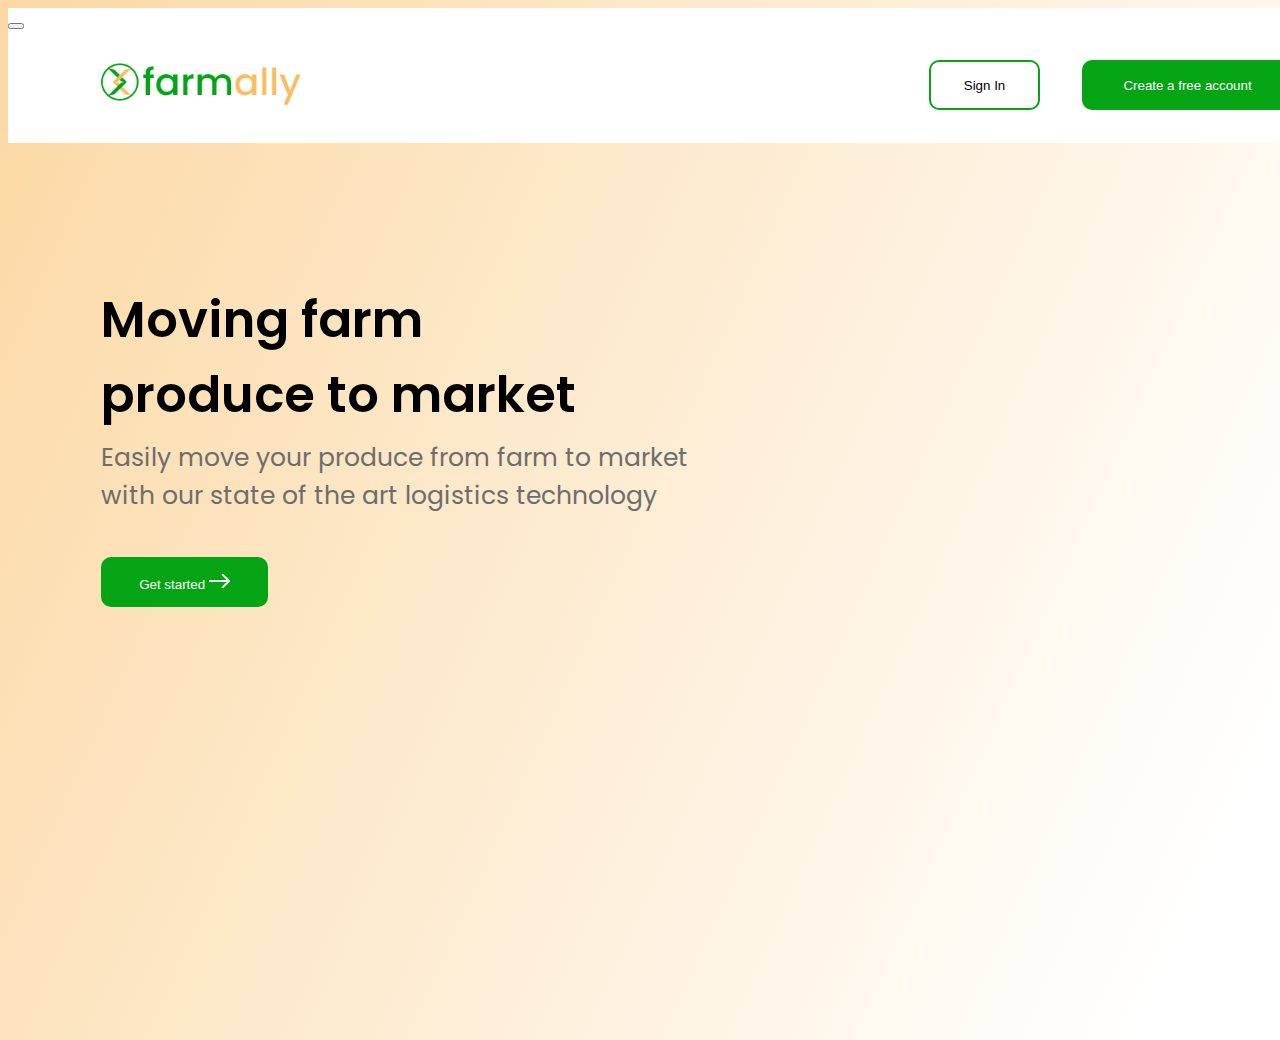
==== index.html @ 051e79ba "first commit" ====
<!DOCTYPE html>
<html lang="en">
<head>
    <meta charset="UTF-8">
    <meta http-equiv="X-UA-Compatible" content="IE=edge">
    <meta name="viewport" content="width=device-width, initial-scale=1.0">
    <link href="https://cdn.jsdelivr.net/npm/bootstrap@5.1.3/dist/css/bootstrap.min.css" rel="stylesheet" integrity="sha384-1BmE4kWBq78iYhFldvKuhfTAU6auU8tT94WrHftjDbrCEXSU1oBoqyl2QvZ6jIW3" crossorigin="anonymous">
    <link rel="stylesheet" href="css/styles.css">
    <title>Farmally</title>
</head>
<body class="body">
    <!--Navigation bar starts-->

    <nav class="navbar navbar-expand-lg navbar-light bg-light">
        <div class="container-fluid">
          <a class="na" href="#"><img src="images/farmally-logo.png" alt="Farmally Logo"></a>
          <button class="navbar-toggler" type="button" data-bs-toggle="collapse" data-bs-target="#navbarSupportedContent" aria-controls="navbarSupportedContent" aria-expanded="false" aria-label="Toggle navigation">
            <span class="navbar-toggler-icon"></span>
          </button>
          <div class="collapse navbar-collapse" id="navbarSupportedContent">
         
            <form class="d-flex">
              
              <button class="btn" type="submit">Sign In</button>
              <button class="btn-color" type="submit">Create a free account</button>
            </form>
          </div>
        </div>
      </nav>
      <!--Navigation bar ends-->

      <div class="main">

        <h1 class="heading">Moving farm produce to market</h1>
        <p class="heading-text">Easily move your produce from farm to market with our state of the art logistics technology</p>
        <button class="call-to-action">Get started <svg width="21" height="16" viewBox="0 0 21 16" fill="none" xmlns="http://www.w3.org/2000/svg">
            <path d="M20.7071 8.70711C21.0976 8.31658 21.0976 7.68342 20.7071 7.29289L14.3431 0.928932C13.9526 0.538408 13.3195 0.538408 12.9289 0.928932C12.5384 1.31946 12.5384 1.95262 12.9289 2.34315L18.5858 8L12.9289 13.6569C12.5384 14.0474 12.5384 14.6805 12.9289 15.0711C13.3195 15.4616 13.9526 15.4616 14.3431 15.0711L20.7071 8.70711ZM0 9H20V7H0V9Z" fill="white"/>
            </svg>
            </button>
      </div>

    


<script src="https://cdn.jsdelivr.net/npm/bootstrap@5.1.3/dist/js/bootstrap.bundle.min.js" integrity="sha384-ka7Sk0Gln4gmtz2MlQnikT1wXgYsOg+OMhuP+IlRH9sENBO0LRn5q+8nbTov4+1p" crossorigin="anonymous"></script>

</body>
</html>
---- css/styles.css ----
@import url('https://fonts.googleapis.com/css2?family=Poppins:ital,wght@0,100;0,200;0,400;0,500;0,600;0,700;0,800;1,900&family=Raleway:wght@500;600&family=Roboto:wght@100;300;400;500;700&display=swap');



.body{
    font-family: 'Poppins';
    position: relative;
width: 1440px;
height: 1024px;

background: linear-gradient(114.27deg, #F9BC60 -67.45%, #FFFFFF 92.19%);
}

nav{
    /* Rectangle 7 */
    

position: absolute;
width: 1440px;
height: 135px;
left: 0px;
top: 0px;
background: #FFFFFF;
}

.na > img{
    /* logo farmally 1 */

position: absolute;
width: 200px;
height: 56.39px;
left: 93px;
top: 46px;

}






.btn {
    /* Rectangle 9 */

box-sizing: border-box;

position: absolute;
width: 111px;
height: 50px;
left: 921px;
top: 52px;

background: #FFFFFF;
border: 2px solid #05A415;
border-radius: 10px;

}


.btn-color{
    /* Rectangle 8 */

position: absolute;
width: 211px;
height: 50px;
left: 1074px;
top: 52px;
color: #FFFFFF;
border: none;
background: #05A415;
border-radius: 10px;

}









.heading{
    /* Moving farm produce to market */
position: absolute;
width: 544px;
height: 194px;
left: 93px;
top: 240px;
font-family: 'Poppins';
font-style: normal;
font-weight: 600;
font-size: 50px;
line-height: 75px;

color: #000000;

}

.heading-text{
    /* Easily move your products from farm to market with our state of the art logistics technology. */

position: absolute;
width: 593px;
height: 93px;
left: 93px;
top: 406px;

font-family: 'Poppins';
font-style: normal;
font-weight: 400;
font-size: 25px;
line-height: 38px;

color: #6D6D6D;


}

.call-to-action{
    /* Rectangle 10 */

position: absolute;
width: 167px;
height: 50px;
left: 93px;
top: 549px;
border: none;
color: #FFFFFF;
background: #05A415;
border-radius: 10px;

}


.truck-header{
    /* Book a Truck! */

position: absolute;
width: 240px;
height: 53px;
left: 636px;
top: 190px;

font-family: 'Poppins';
font-style: normal;
font-weight: 600;
font-size: 35px;
line-height: 52px;
/* identical to box height */

color: #000000;


}

.truck-subheader{
    /* Move your farm produce to market faster! */

position: absolute;
width: 379px;
height: 27px;
left: 566px;
top: 282px;

font-family: 'Poppins';
font-style: normal;
font-weight: 400;
font-size: 18px;
line-height: 27px;
/* identical to box height */

color: #6D6D6D;


}

.location{
    /* Location */

position: absolute;
width: 68px;
height: 24px;
left: 522px;
top: 383px;

font-family: 'Poppins';
font-style: normal;
font-weight: 400;
font-size: 16px;
line-height: 24px;
/* identical to box height */

color: #000000;


}

#selocation{
    /* Rectangle 28 */

box-sizing: border-box;

position: absolute;
width: 505px;
height: 60px;
left: 521px;
top: 409px;

background: #FFFFFF;
border: 1px solid #C4C4C4;
border-radius: 10px;

}


.location1{
    /* Location */

position: absolute;
width: 68px;
height: 24px;
left: 522px;
top: 498px;

font-family: 'Poppins';
font-style: normal;
font-weight: 400;
font-size: 16px;
line-height: 24px;
/* identical to box height */

color: #000000;


}

#selocation1{
    /* Rectangle 28 */

box-sizing: border-box;

position: absolute;
width: 505px;
height: 60px;
left: 521px;
top: 524px;

background: #FFFFFF;
border: 1px solid #C4C4C4;
border-radius: 10px;

}

.weight{
    
position: absolute;
width: 68px;
height: 24px;
left: 522px;
top: 613px;

font-family: 'Poppins';
font-style: normal;
font-weight: 400;
font-size: 16px;
line-height: 24px;
/* identical to box height */

color: #000000;
}

.selwet{
    
box-sizing: border-box;

position: absolute;
width: 505px;
height: 60px;
left: 521px;
top: 639px;

background: #FFFFFF;
border: 1px solid #C4C4C4;
border-radius: 10px;
}

.book-but{
    /* Rectangle 29 */

position: absolute;
width: 505px;
height: 60px;
left: 521px;
top: 728px;
color: #FFFFFF;
background: #05A415;
border-radius: 10px;

border: none;

}
.break{
    position: absolute;
    top:780px ;
}
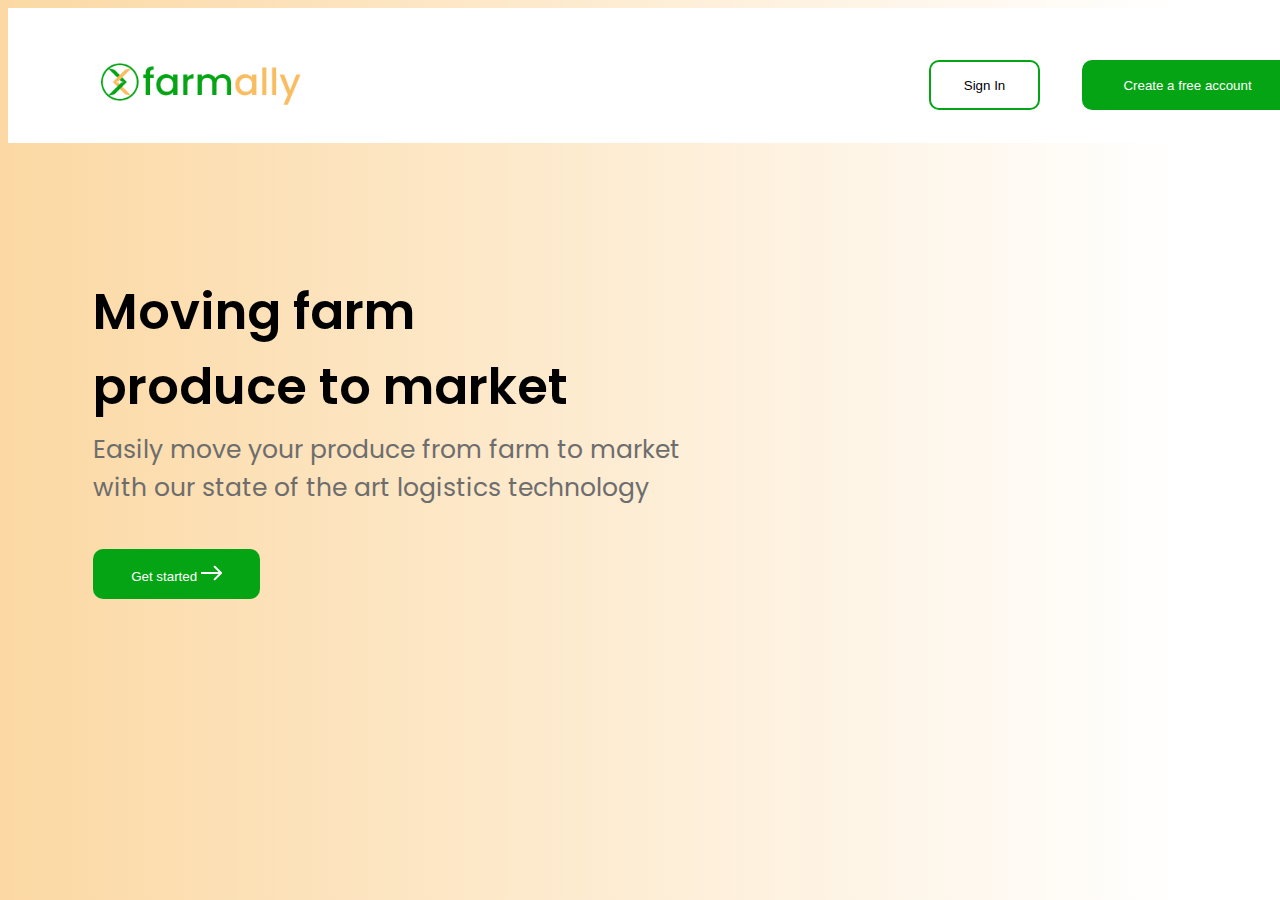
==== commit f6d9e3e3: "new changes" ====
--- a/index.html
+++ b/index.html
@@ -14,9 +14,7 @@
     <nav class="navbar navbar-expand-lg navbar-light bg-light">
         <div class="container-fluid">
           <a class="na" href="#"><img src="images/farmally-logo.png" alt="Farmally Logo"></a>
-          <button class="navbar-toggler" type="button" data-bs-toggle="collapse" data-bs-target="#navbarSupportedContent" aria-controls="navbarSupportedContent" aria-expanded="false" aria-label="Toggle navigation">
-            <span class="navbar-toggler-icon"></span>
-          </button>
+          
           <div class="collapse navbar-collapse" id="navbarSupportedContent">
          
             <form class="d-flex">
@@ -33,7 +31,7 @@
 
         <h1 class="heading">Moving farm produce to market</h1>
         <p class="heading-text">Easily move your produce from farm to market with our state of the art logistics technology</p>
-        <button class="call-to-action">Get started <svg width="21" height="16" viewBox="0 0 21 16" fill="none" xmlns="http://www.w3.org/2000/svg">
+        <button class="call-to-action" onclick="location.href='book.html';">Get started <svg width="21" height="16" viewBox="0 0 21 16" fill="none" xmlns="http://www.w3.org/2000/svg">
             <path d="M20.7071 8.70711C21.0976 8.31658 21.0976 7.68342 20.7071 7.29289L14.3431 0.928932C13.9526 0.538408 13.3195 0.538408 12.9289 0.928932C12.5384 1.31946 12.5384 1.95262 12.9289 2.34315L18.5858 8L12.9289 13.6569C12.5384 14.0474 12.5384 14.6805 12.9289 15.0711C13.3195 15.4616 13.9526 15.4616 14.3431 15.0711L20.7071 8.70711ZM0 9H20V7H0V9Z" fill="white"/>
             </svg>
             </button>
--- a/css/styles.css
+++ b/css/styles.css
@@ -2,29 +2,27 @@
 
 
 
+
+body{
+    overflow-x: hidden;
+}
+
 .body{
-    font-family: 'Poppins';
-    position: relative;
-width: 1440px;
-height: 1024px;
+font-family: 'Poppins';
 
 background: linear-gradient(114.27deg, #F9BC60 -67.45%, #FFFFFF 92.19%);
 }
 
-nav{
-    /* Rectangle 7 */
-    
-
+nav{    
 position: absolute;
 width: 1440px;
 height: 135px;
-left: 0px;
-top: 0px;
+margin-left: 0px;
+margin-top: 0px;
 background: #FFFFFF;
 }
 
 .na > img{
-    /* logo farmally 1 */
 
 position: absolute;
 width: 200px;
@@ -305,5 +303,177 @@
     top:780px ;
 }
 
-
-
+.location-page{
+  
+
+
+/* Ipaja Road, Volta Region */
+
+position: absolute;
+width: 341px;
+height: 42px;
+left: 156px;
+top: 163px;
+
+font-family: 'Poppins';
+font-style: normal;
+font-weight: 400;
+font-size: 28px;
+line-height: 148.5%;
+/* identical to box height, or 42px */
+
+color: #000000;
+
+
+}
+
+.inner{
+    /* Rectangle 31 */
+
+position: absolute;
+width: 1224px;
+height: 447px;
+left: 100px;
+top: 273px;
+
+background: rgba(196, 196, 196, 0.26);
+border-radius: 25px;
+
+}
+
+.imag{
+    /* truck-removebg-preview 1 */
+
+position: absolute;
+width: 602px;
+height: 469px;
+left: 387px;
+top: 60px;
+
+
+}
+
+.price{
+    /* Rectangle 32 */
+position: absolute;
+width: 340px;
+height: 71px;
+left: 166px;
+top: 316px;
+color: #FFFFFF;
+background: #05A415;
+border-radius: 20px;
+border: none;
+
+}
+
+.detail{
+    /* Rectangle 33 */
+
+position: absolute;
+width: 1239px;
+height: 186px;
+left: 85px;
+top: 773px;
+background: rgba(196, 196, 196, 0.22);
+}
+
+.one{
+    /* Driver : Mr Samuel */
+
+position: absolute;
+width: 230px;
+height: 37px;
+left: 127px;
+top: 41px;
+
+font-family: 'Poppins';
+font-style: normal;
+font-weight: 600;
+font-size: 25px;
+line-height: 148.5%;
+/* or 37px */
+
+color: #000000;
+
+
+}
+
+.two{
+    /* Plate Number: 213 543 23 */
+
+position: absolute;
+width: 314px;
+height: 37px;
+left: 127px;
+top: 87px;
+
+font-family: 'Poppins';
+font-style: normal;
+font-weight: 600;
+font-size: 25px;
+line-height: 148.5%;
+/* or 37px */
+
+color: #000000;
+
+
+}
+
+.three{
+    /* Distance: 2 minutes */
+
+position: absolute;
+width: 250px;
+height: 37px;
+left: 986px;
+top: 41px;
+
+font-family: 'Poppins';
+font-style: normal;
+font-weight: 600;
+font-size: 25px;
+line-height: 148.5%;
+/* or 37px */
+
+color: #000000;
+
+
+}
+
+.four{
+    /* Rating: 4.5/5 */
+
+position: absolute;
+width: 163px;
+height: 37px;
+left: 986px;
+top: 87px;
+font-family: 'Poppins';
+font-style: normal;
+font-weight: 600;
+font-size: 25px;
+line-height: 148.5%;
+/* or 37px */
+
+color: #000000;
+
+
+}
+
+
+
+.req{
+    /* Rectangle 34 */
+
+position: absolute;
+width: 231px;
+height: 71px;
+left: 589px;
+top: 84px;
+border: none;
+color: #FFFFFF;
+background: #05A415;
+border-radius: 20px;
+
+}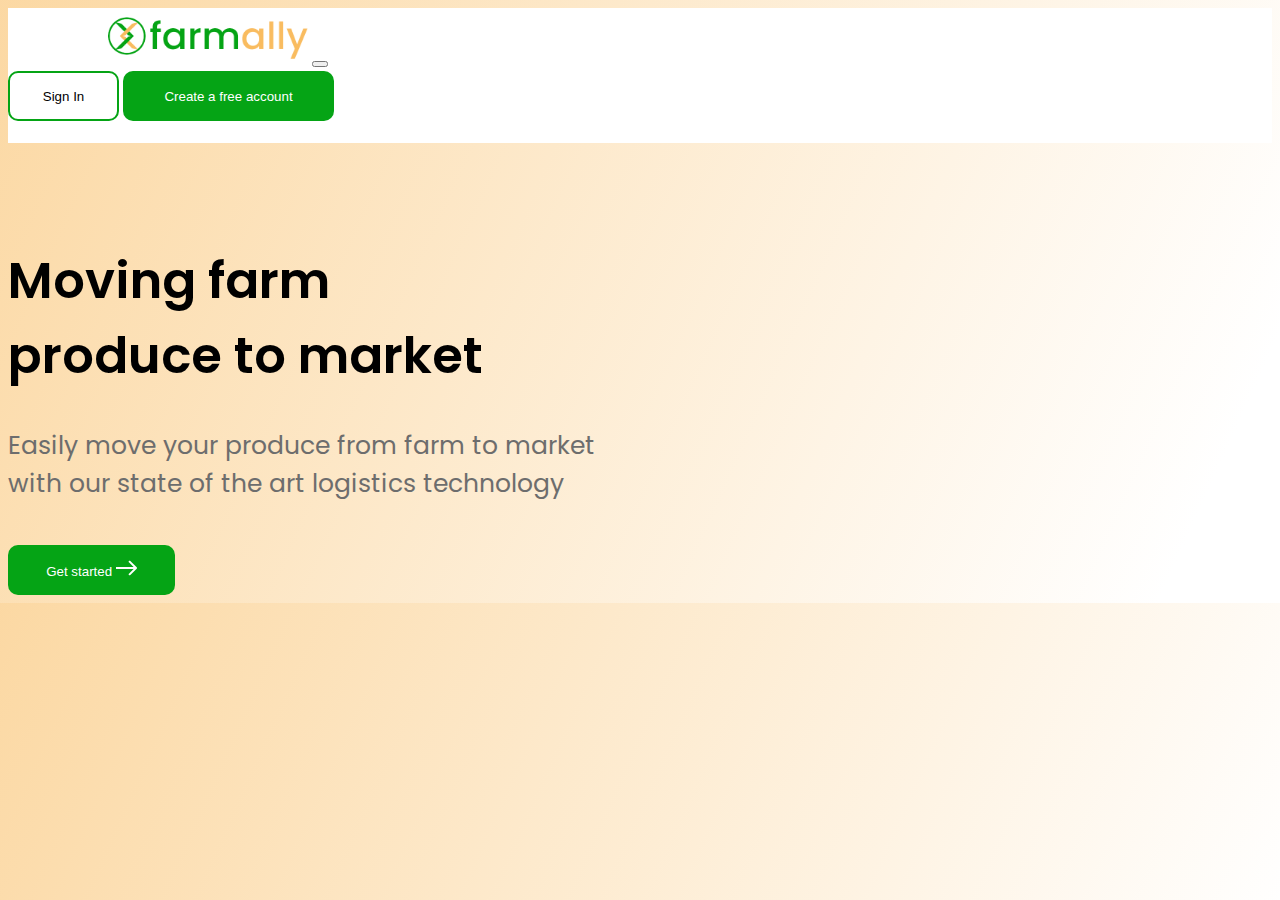
==== commit cecb309c: "again" ====
--- a/index.html
+++ b/index.html
@@ -13,28 +13,37 @@
 
     <nav class="navbar navbar-expand-lg navbar-light bg-light">
         <div class="container-fluid">
-          <a class="na" href="#"><img src="images/farmally-logo.png" alt="Farmally Logo"></a>
+          <a class="navbar-brand" href="#"><img src="images/farmally-logo.png" alt="Farmally Logo"></a>
+          <button class="navbar-toggler" type="button" data-toggle="collapse" data-target="#navbarSupportedContent" aria-controls="navbarSupportedContent" aria-expanded="false" aria-label="Toggle navigation">
+            <span class="navbar-toggler-icon"></span>
+          </button>
           
           <div class="collapse navbar-collapse" id="navbarSupportedContent">
          
-            <form class="d-flex">
-              
-              <button class="btn" type="submit">Sign In</button>
-              <button class="btn-color" type="submit">Create a free account</button>
-            </form>
-          </div>
+           
+          
+          <form class="form-inline">
+            <button class="btn my-2 my-sm-0" type="submit">Sign In</button>
+            <button class="btn-color my-2 my-sm-0" type="submit">Create a free account</button>
+          </form>
         </div>
       </nav>
       <!--Navigation bar ends-->
 
       <div class="main">
 
-        <h1 class="heading">Moving farm produce to market</h1>
-        <p class="heading-text">Easily move your produce from farm to market with our state of the art logistics technology</p>
-        <button class="call-to-action" onclick="location.href='book.html';">Get started <svg width="21" height="16" viewBox="0 0 21 16" fill="none" xmlns="http://www.w3.org/2000/svg">
-            <path d="M20.7071 8.70711C21.0976 8.31658 21.0976 7.68342 20.7071 7.29289L14.3431 0.928932C13.9526 0.538408 13.3195 0.538408 12.9289 0.928932C12.5384 1.31946 12.5384 1.95262 12.9289 2.34315L18.5858 8L12.9289 13.6569C12.5384 14.0474 12.5384 14.6805 12.9289 15.0711C13.3195 15.4616 13.9526 15.4616 14.3431 15.0711L20.7071 8.70711ZM0 9H20V7H0V9Z" fill="white"/>
-            </svg>
-            </button>
+        <div class="container">
+          <div class="left-section row">
+            <div class="col">
+             <h1 class="heading">Moving farm produce to market</h1>
+             <p class="heading-text">Easily move your produce from farm to market with our state of the art logistics technology</p>
+             <button class="call-to-action" onclick="location.href='book.html';">Get started <svg width="21" height="16" viewBox="0 0 21 16" fill="none" xmlns="http://www.w3.org/2000/svg">
+                 <path d="M20.7071 8.70711C21.0976 8.31658 21.0976 7.68342 20.7071 7.29289L14.3431 0.928932C13.9526 0.538408 13.3195 0.538408 12.9289 0.928932C12.5384 1.31946 12.5384 1.95262 12.9289 2.34315L18.5858 8L12.9289 13.6569C12.5384 14.0474 12.5384 14.6805 12.9289 15.0711C13.3195 15.4616 13.9526 15.4616 14.3431 15.0711L20.7071 8.70711ZM0 9H20V7H0V9Z" fill="white"/>
+                 </svg>
+                 </button>
+            </div>
+           </div>
+        </div>
       </div>
 
     
--- a/css/styles.css
+++ b/css/styles.css
@@ -3,9 +3,7 @@
 
 
 
-body{
-    overflow-x: hidden;
-}
+
 
 .body{
 font-family: 'Poppins';
@@ -14,20 +12,17 @@
 }
 
 nav{    
-position: absolute;
-width: 1440px;
+display: flex;
 height: 135px;
-margin-left: 0px;
-margin-top: 0px;
+left: 0px;
+top: 0px;
 background: #FFFFFF;
 }
 
-.na > img{
-
-position: absolute;
+.navbar-brand > img{
 width: 200px;
 height: 56.39px;
-left: 93px;
+margin-left: 100px;
 top: 46px;
 
 }
@@ -35,30 +30,28 @@
 
 
 
+.collapse > .form-inline{
+    margin-left: auto;
+
+}
+
 
 
 .btn {
-    /* Rectangle 9 */
-
 box-sizing: border-box;
-
-position: absolute;
 width: 111px;
 height: 50px;
-left: 921px;
 top: 52px;
-
 background: #FFFFFF;
 border: 2px solid #05A415;
 border-radius: 10px;
-
 }
 
 
 .btn-color{
     /* Rectangle 8 */
 
-position: absolute;
+
 width: 211px;
 height: 50px;
 left: 1074px;
@@ -80,11 +73,11 @@
 
 .heading{
     /* Moving farm produce to market */
-position: absolute;
+
 width: 544px;
-height: 194px;
-left: 93px;
-top: 240px;
+
+
+margin-top: 100px;
 font-family: 'Poppins';
 font-style: normal;
 font-weight: 600;
@@ -98,17 +91,16 @@
 .heading-text{
     /* Easily move your products from farm to market with our state of the art logistics technology. */
 
-position: absolute;
+
 width: 593px;
 height: 93px;
-left: 93px;
-top: 406px;
+
 
 font-family: 'Poppins';
 font-style: normal;
 font-weight: 400;
 font-size: 25px;
-line-height: 38px;
+
 
 color: #6D6D6D;
 
@@ -116,9 +108,6 @@
 }
 
 .call-to-action{
-    /* Rectangle 10 */
-
-position: absolute;
 width: 167px;
 height: 50px;
 left: 93px;
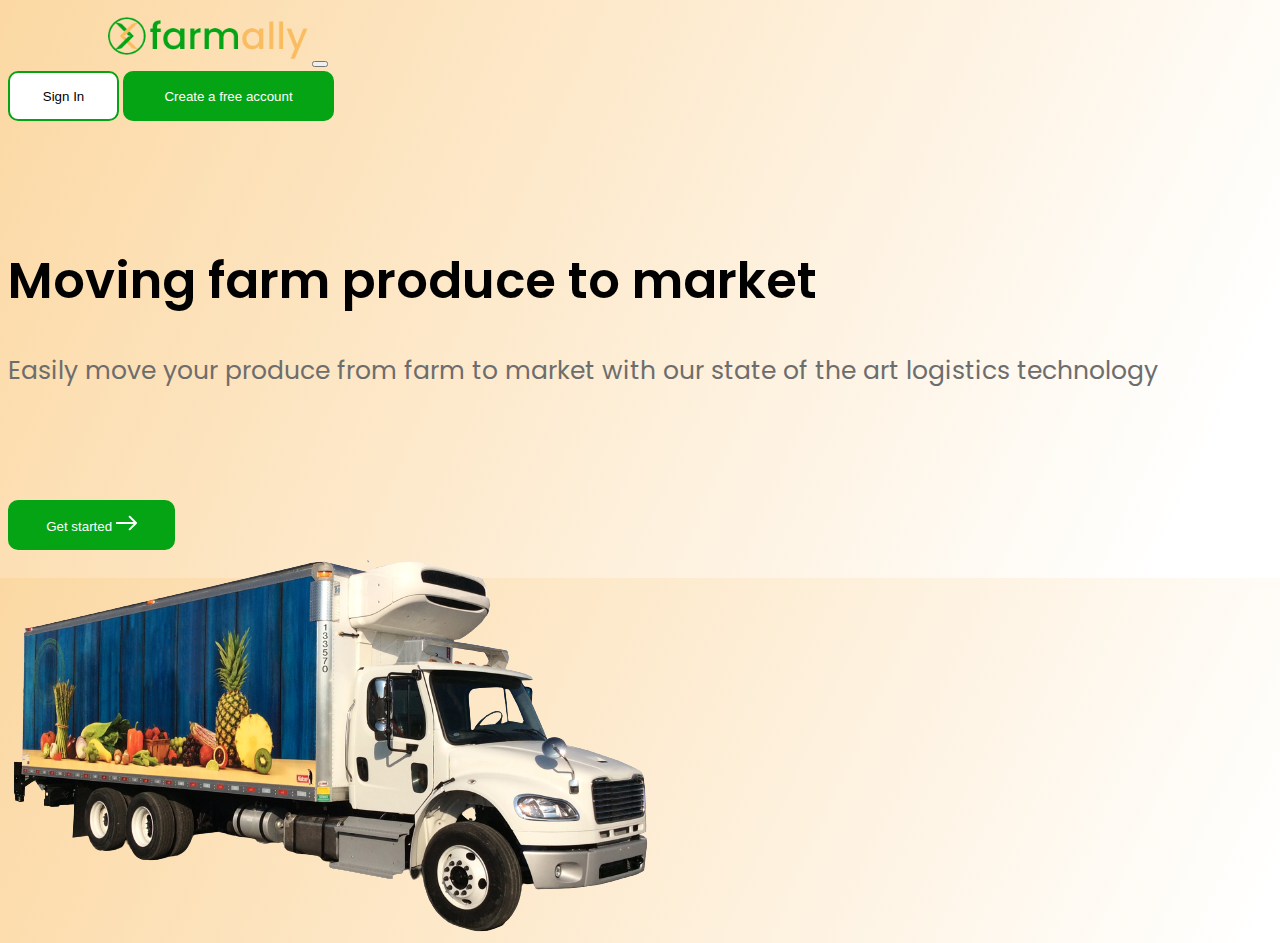
==== commit 81aeff19: "bootstrap changes" ====
--- a/index.html
+++ b/index.html
@@ -34,13 +34,17 @@
 
         <div class="container">
           <div class="left-section row">
-            <div class="col">
+            <div class="col-md">
              <h1 class="heading">Moving farm produce to market</h1>
              <p class="heading-text">Easily move your produce from farm to market with our state of the art logistics technology</p>
              <button class="call-to-action" onclick="location.href='book.html';">Get started <svg width="21" height="16" viewBox="0 0 21 16" fill="none" xmlns="http://www.w3.org/2000/svg">
                  <path d="M20.7071 8.70711C21.0976 8.31658 21.0976 7.68342 20.7071 7.29289L14.3431 0.928932C13.9526 0.538408 13.3195 0.538408 12.9289 0.928932C12.5384 1.31946 12.5384 1.95262 12.9289 2.34315L18.5858 8L12.9289 13.6569C12.5384 14.0474 12.5384 14.6805 12.9289 15.0711C13.3195 15.4616 13.9526 15.4616 14.3431 15.0711L20.7071 8.70711ZM0 9H20V7H0V9Z" fill="white"/>
                  </svg>
                  </button>
+            </div>
+
+            <div class="col-md head-img">
+              <img src="images/freshf.png" alt="">
             </div>
            </div>
         </div>
--- a/css/styles.css
+++ b/css/styles.css
@@ -7,24 +7,25 @@
 
 .body{
 font-family: 'Poppins';
-
 background: linear-gradient(114.27deg, #F9BC60 -67.45%, #FFFFFF 92.19%);
 }
+
+
 
 nav{    
 display: flex;
 height: 135px;
 left: 0px;
 top: 0px;
-background: #FFFFFF;
-}
+}
+
+
 
 .navbar-brand > img{
 width: 200px;
 height: 56.39px;
 margin-left: 100px;
 top: 46px;
-
 }
 
 
@@ -32,7 +33,6 @@
 
 .collapse > .form-inline{
     margin-left: auto;
-
 }
 
 
@@ -49,9 +49,6 @@
 
 
 .btn-color{
-    /* Rectangle 8 */
-
-
 width: 211px;
 height: 50px;
 left: 1074px;
@@ -68,46 +65,34 @@
 
 
 
-
+.head-img {
+    width: 50px;
+    height: 20px;
+}
 
 
 .heading{
-    /* Moving farm produce to market */
-
-width: 544px;
-
-
 margin-top: 100px;
 font-family: 'Poppins';
 font-style: normal;
 font-weight: 600;
 font-size: 50px;
 line-height: 75px;
-
 color: #000000;
 
 }
 
 .heading-text{
-    /* Easily move your products from farm to market with our state of the art logistics technology. */
-
-
-width: 593px;
 height: 93px;
-
-
 font-family: 'Poppins';
 font-style: normal;
 font-weight: 400;
 font-size: 25px;
-
-
 color: #6D6D6D;
-
-
 }
 
 .call-to-action{
+margin-top: 30px;
 width: 167px;
 height: 50px;
 left: 93px;
@@ -116,14 +101,13 @@
 color: #FFFFFF;
 background: #05A415;
 border-radius: 10px;
-
 }
 
 
 .truck-header{
     /* Book a Truck! */
 
-position: absolute;
+
 width: 240px;
 height: 53px;
 left: 636px;
@@ -144,7 +128,6 @@
 .truck-subheader{
     /* Move your farm produce to market faster! */
 
-position: absolute;
 width: 379px;
 height: 27px;
 left: 566px;
@@ -165,7 +148,7 @@
 .location{
     /* Location */
 
-position: absolute;
+
 width: 68px;
 height: 24px;
 left: 522px;
@@ -176,8 +159,6 @@
 font-weight: 400;
 font-size: 16px;
 line-height: 24px;
-/* identical to box height */
-
 color: #000000;
 
 
@@ -188,7 +169,7 @@
 
 box-sizing: border-box;
 
-position: absolute;
+
 width: 505px;
 height: 60px;
 left: 521px;
@@ -204,7 +185,7 @@
 .location1{
     /* Location */
 
-position: absolute;
+
 width: 68px;
 height: 24px;
 left: 522px;
@@ -227,7 +208,7 @@
 
 box-sizing: border-box;
 
-position: absolute;
+
 width: 505px;
 height: 60px;
 left: 521px;
@@ -241,7 +222,6 @@
 
 .weight{
     
-position: absolute;
 width: 68px;
 height: 24px;
 left: 522px;
@@ -261,25 +241,38 @@
     
 box-sizing: border-box;
 
-position: absolute;
 width: 505px;
 height: 60px;
 left: 521px;
 top: 639px;
-
 background: #FFFFFF;
 border: 1px solid #C4C4C4;
 border-radius: 10px;
 }
 
+.form-group{
+    margin: 0 auto;
+    width: 505px;
+    margin-bottom: 20px;
+}
+
+label{
+    font-family: 'Poppins';
+    font-size: 20px;
+    margin-bottom: 10px;
+    font-weight: 600;
+}
+
+.form-control{
+    height: 60px;
+}
+
+
+
 .book-but{
-    /* Rectangle 29 */
-
-position: absolute;
 width: 505px;
 height: 60px;
-left: 521px;
-top: 728px;
+
 color: #FFFFFF;
 background: #05A415;
 border-radius: 10px;
@@ -293,23 +286,19 @@
 }
 
 .location-page{
-  
-
-
-/* Ipaja Road, Volta Region */
-
-position: absolute;
+
+
 width: 341px;
 height: 42px;
 left: 156px;
-top: 163px;
-
+margin-top: 30px;
+margin-bottom: 50px;
 font-family: 'Poppins';
 font-style: normal;
 font-weight: 400;
 font-size: 28px;
 line-height: 148.5%;
-/* identical to box height, or 42px */
+
 
 color: #000000;
 
@@ -317,14 +306,10 @@
 }
 
 .inner{
-    /* Rectangle 31 */
-
-position: absolute;
-width: 1224px;
+width: 800px;
 height: 447px;
-left: 100px;
-top: 273px;
-
+
+margin: 0 auto;
 background: rgba(196, 196, 196, 0.26);
 border-radius: 25px;
 
@@ -333,54 +318,48 @@
 .imag{
     /* truck-removebg-preview 1 */
 
-position: absolute;
+
 width: 602px;
 height: 469px;
-left: 387px;
-top: 60px;
-
-
-}
-
-.price{
+margin: 0 auto;
+
+
+
+}
+
+ .inner > .pice{
     /* Rectangle 32 */
-position: absolute;
+
 width: 340px;
 height: 71px;
 left: 166px;
-top: 316px;
-color: #FFFFFF;
-background: #05A415;
-border-radius: 20px;
-border: none;
+padding-top: 30px;
+padding-left: 30px;
+
+
+
 
 }
 
 .detail{
-    /* Rectangle 33 */
-
-position: absolute;
-width: 1239px;
+width: 800px;
 height: 186px;
-left: 85px;
+margin: 0 auto;
+margin-top: 30px;
 top: 773px;
-background: rgba(196, 196, 196, 0.22);
+margin-bottom: 30px;
 }
 
 .one{
-    /* Driver : Mr Samuel */
-
-position: absolute;
-width: 230px;
-height: 37px;
-left: 127px;
+
+
 top: 41px;
 
 font-family: 'Poppins';
 font-style: normal;
 font-weight: 600;
-font-size: 25px;
-line-height: 148.5%;
+font-size: 20px;
+
 /* or 37px */
 
 color: #000000;
@@ -388,20 +367,20 @@
 
 }
 
+.modal-content{
+    background-color: #F9BC60;
+}
+
 .two{
-    /* Plate Number: 213 543 23 */
-
-position: absolute;
-width: 314px;
-height: 37px;
-left: 127px;
+
+
 top: 87px;
 
 font-family: 'Poppins';
 font-style: normal;
 font-weight: 600;
-font-size: 25px;
-line-height: 148.5%;
+font-size: 20px;
+
 /* or 37px */
 
 color: #000000;
@@ -410,55 +389,43 @@
 }
 
 .three{
-    /* Distance: 2 minutes */
-
-position: absolute;
-width: 250px;
-height: 37px;
-left: 986px;
+    
+
+
 top: 41px;
 
 font-family: 'Poppins';
 font-style: normal;
 font-weight: 600;
-font-size: 25px;
-line-height: 148.5%;
+font-size: 20px;
+
 /* or 37px */
 
 color: #000000;
 
 
 }
+.j{
+    margin: 0 auto;
+}
 
 .four{
-    /* Rating: 4.5/5 */
-
-position: absolute;
-width: 163px;
-height: 37px;
-left: 986px;
+
 top: 87px;
 font-family: 'Poppins';
 font-style: normal;
 font-weight: 600;
-font-size: 25px;
-line-height: 148.5%;
-/* or 37px */
-
-color: #000000;
-
-
+font-size: 20px;
+
+color: #000000;
 }
 
 
 
 .req{
-    /* Rectangle 34 */
-
-position: absolute;
 width: 231px;
 height: 71px;
-left: 589px;
+margin: 0 auto;
 top: 84px;
 border: none;
 color: #FFFFFF;
